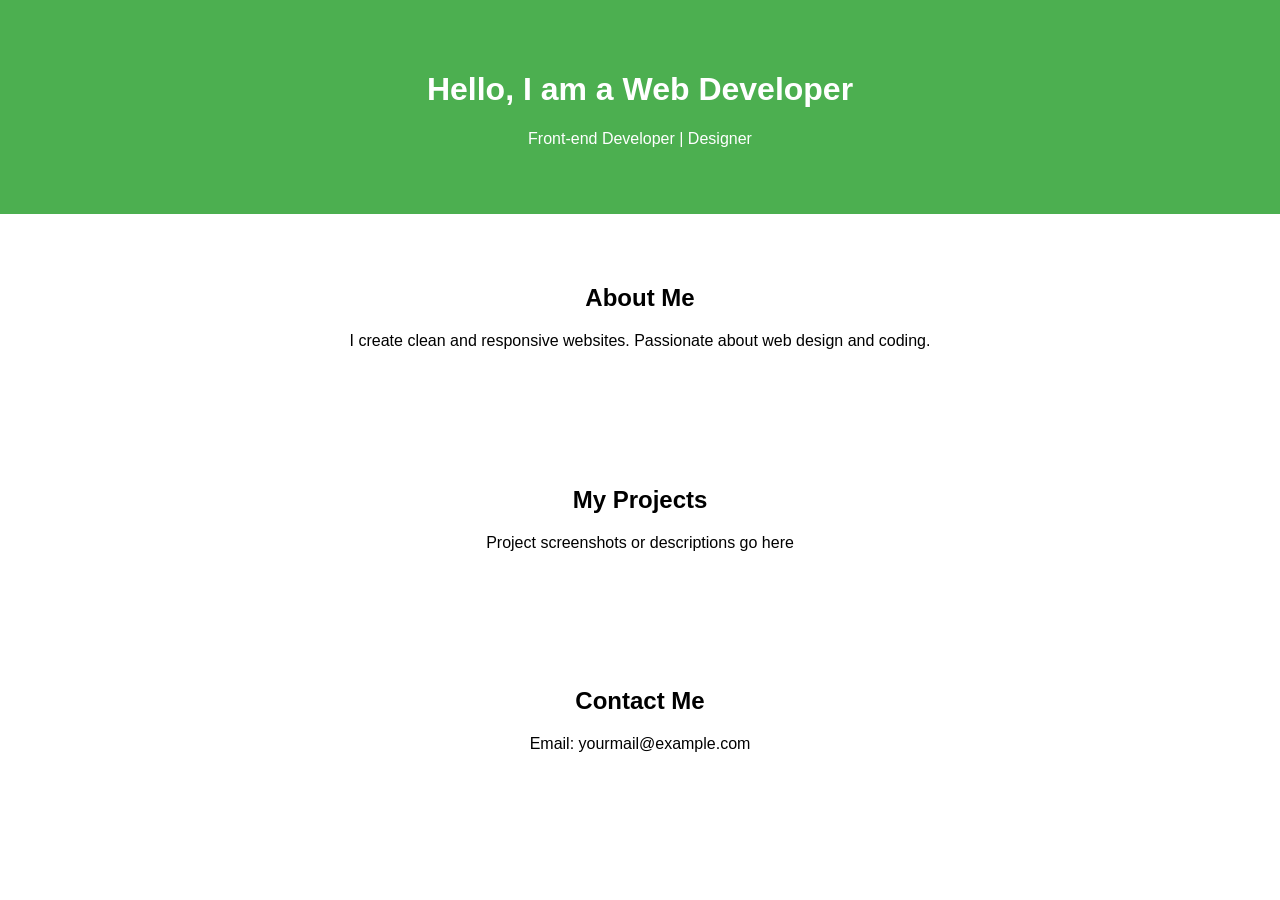
==== index.html @ 66f4dd67 "Add files via upload Initial portfolio upload" ====
<!DOCTYPE html>
<html lang="en">
<head>
  <meta charset="UTF-8">
  <meta name="viewport" content="width=device-width, initial-scale=1.0">
  <title>My Portfolio</title>
  <link rel="stylesheet" href="style.css">
</head>
<body>
  <header>
    <h1>Hello, I am a Web Developer</h1>
    <p>Front-end Developer | Designer</p>
  </header>

  <section id="about">
    <h2>About Me</h2>
    <p>I create clean and responsive websites. Passionate about web design and coding.</p>
  </section>

  <section id="portfolio">
    <h2>My Projects</h2>
    <p>Project screenshots or descriptions go here</p>
  </section>

  <section id="contact">
    <h2>Contact Me</h2>
    <p>Email: yourmail@example.com</p>
  </section>
</body>
</html>
---- style.css ----
body {
  font-family: Arial, sans-serif;
  margin: 0;
  padding: 0;
  text-align: center;
}

header {
  background-color: #4CAF50;
  color: white;
  padding: 50px 0;
}

section {
  padding: 50px 20px;
}
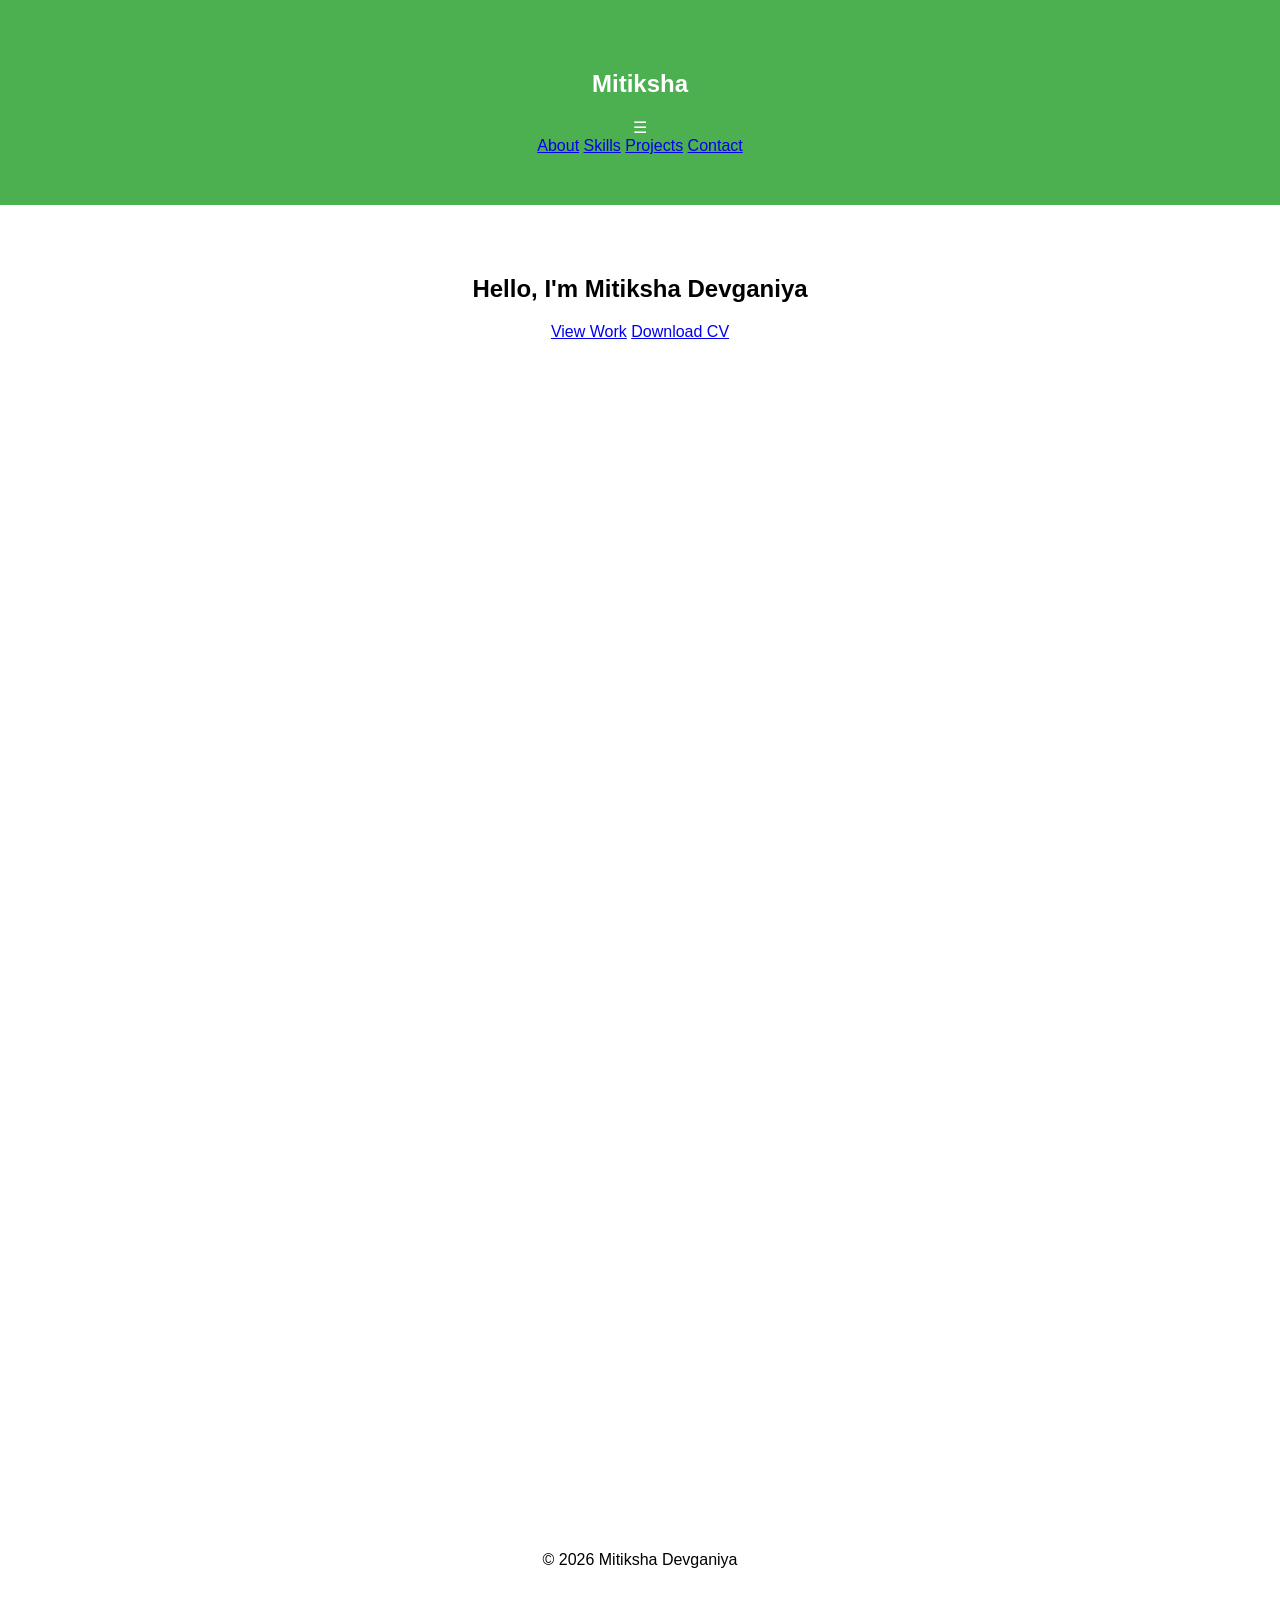
==== commit ea5e22d7: "index.html" ====
--- a/index.html
+++ b/index.html
@@ -3,28 +3,97 @@
 <head>
   <meta charset="UTF-8">
   <meta name="viewport" content="width=device-width, initial-scale=1.0">
-  <title>My Portfolio</title>
+  <title>Mitiksha Devganiya | Portfolio</title>
+
+  <!-- AOS Animation -->
+  <link href="https://unpkg.com/aos@2.3.4/dist/aos.css" rel="stylesheet">
   <link rel="stylesheet" href="style.css">
 </head>
 <body>
-  <header>
-    <h1>Hello, I am a Web Developer</h1>
-    <p>Front-end Developer | Designer</p>
-  </header>
 
-  <section id="about">
-    <h2>About Me</h2>
-    <p>I create clean and responsive websites. Passionate about web design and coding.</p>
-  </section>
+<!-- HEADER -->
+<header>
+  <h2 class="logo">Mitiksha</h2>
+  <div class="menu-toggle" id="menu-toggle">☰</div>
+  <nav id="nav">
+    <a href="#about">About</a>
+    <a href="#skills">Skills</a>
+    <a href="#projects">Projects</a>
+    <a href="#contact">Contact</a>
+  </nav>
+</header>
 
-  <section id="portfolio">
-    <h2>My Projects</h2>
-    <p>Project screenshots or descriptions go here</p>
-  </section>
+<!-- HERO -->
+<section class="hero">
+  <h1>Hello, I'm <span>Mitiksha Devganiya</span></h1>
+  <p class="typing"></p>
 
-  <section id="contact">
-    <h2>Contact Me</h2>
-    <p>Email: yourmail@example.com</p>
-  </section>
+  <div class="buttons">
+    <a href="#projects" class="btn">View Work</a>
+    <a href="#" class="btn-outline">Download CV</a>
+  </div>
+</section>
+
+<!-- ABOUT -->
+<section id="about" class="glass" data-aos="fade-up">
+  <h2>About Me</h2>
+  <p>I build modern, responsive, and interactive web experiences with a focus on performance and design.</p>
+</section>
+
+<!-- SKILLS -->
+<section id="skills" data-aos="fade-up">
+  <h2>Skills</h2>
+  <div class="skills-container">
+    <div class="skill">HTML</div>
+    <div class="skill">CSS</div>
+    <div class="skill">JavaScript</div>
+    <div class="skill">Git</div>
+    <div class="skill">Responsive UI</div>
+  </div>
+</section>
+
+<!-- PROJECTS -->
+<section id="projects" data-aos="fade-up">
+  <h2>Projects</h2>
+  <div class="projects-container">
+
+    <div class="card" data-aos="zoom-in">
+      <h3>Portfolio Website</h3>
+      <p>Modern animated portfolio with glass UI.</p>
+      <a href="#">Live</a>
+      <a href="#">GitHub</a>
+    </div>
+
+    <div class="card" data-aos="zoom-in" data-aos-delay="100">
+      <h3>Landing Page</h3>
+      <p>High-converting UI design.</p>
+      <a href="#">Live</a>
+      <a href="#">GitHub</a>
+    </div>
+
+    <div class="card" data-aos="zoom-in" data-aos-delay="200">
+      <h3>JS App</h3>
+      <p>Dynamic interactive app.</p>
+      <a href="#">Live</a>
+      <a href="#">GitHub</a>
+    </div>
+
+  </div>
+</section>
+
+<!-- CONTACT -->
+<section id="contact" class="glass" data-aos="fade-up">
+  <h2>Contact</h2>
+  <p>Email: mitiksha@email.com</p>
+</section>
+
+<!-- FOOTER -->
+<footer>
+  <p>© 2026 Mitiksha Devganiya</p>
+</footer>
+
+<!-- SCRIPTS -->
+<script src="https://unpkg.com/aos@2.3.4/dist/aos.js"></script>
+<script src="script.js"></script>
 </body>
-</html>+</html>
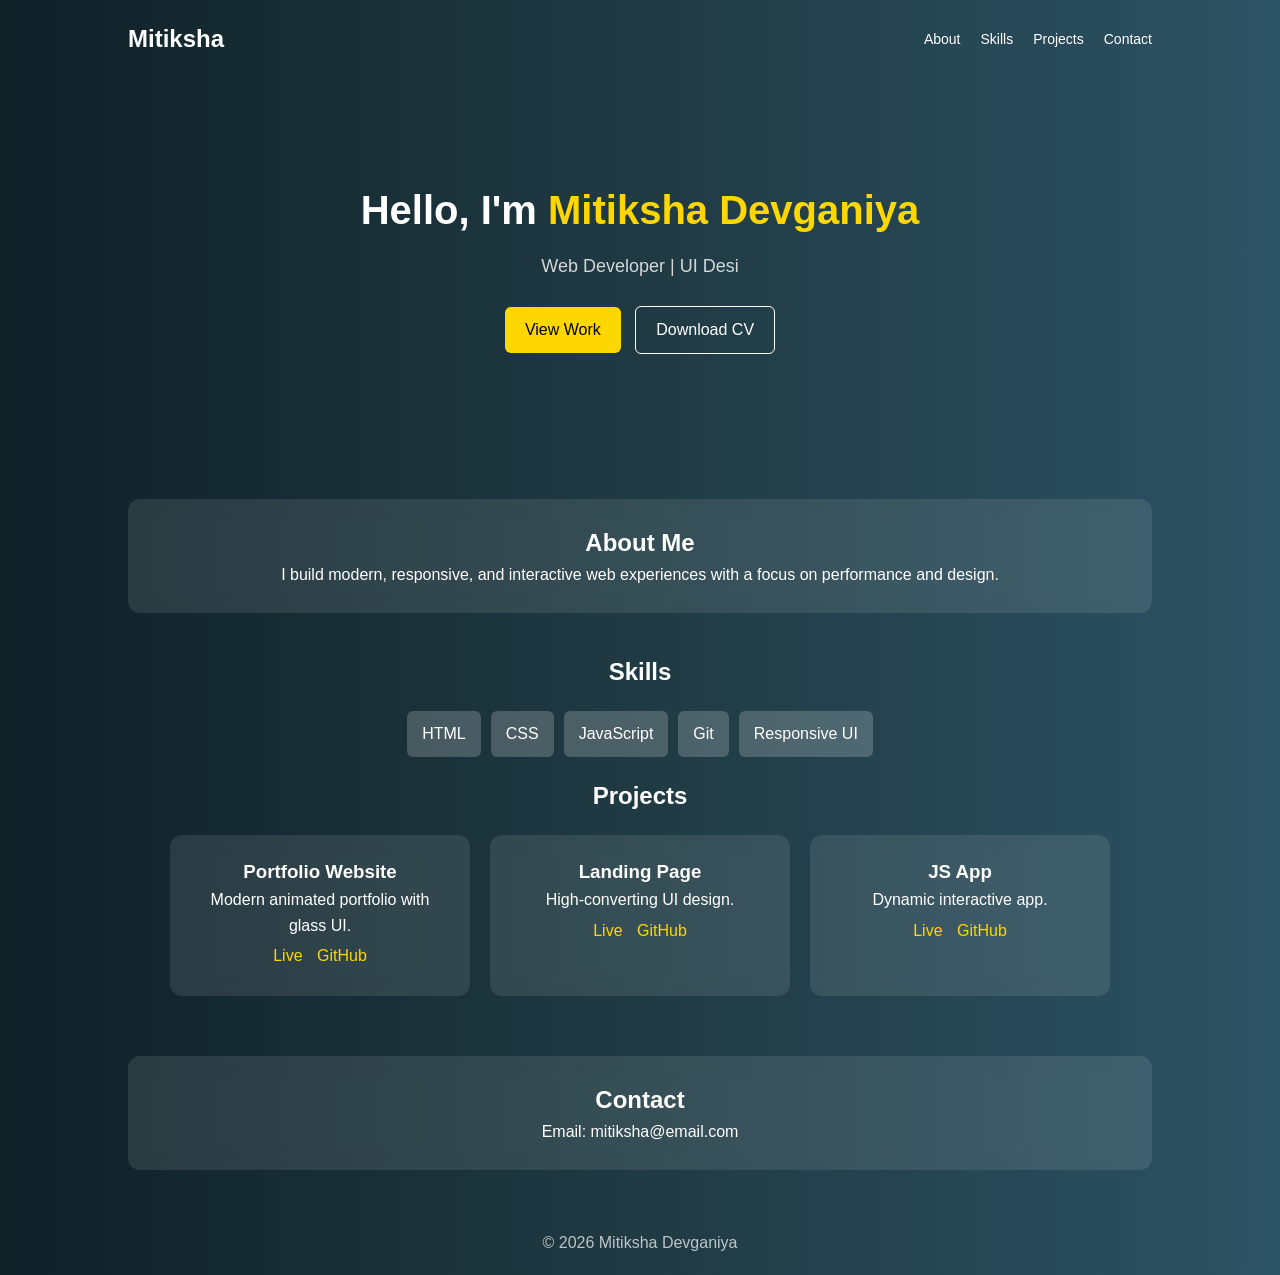
==== commit 6d6cca4a: "Update index.html" ====
--- a/index.html
+++ b/index.html
@@ -60,8 +60,8 @@
     <div class="card" data-aos="zoom-in">
       <h3>Portfolio Website</h3>
       <p>Modern animated portfolio with glass UI.</p>
-      <a href="#">Live</a>
-      <a href="#">GitHub</a>
+      <a href="project1/pro1.html" target="_blank">Live</a>
+<a href="https://github.com/mitiksha150-ship-it/mitiksha" target="_blank">GitHub</a>
     </div>
 
     <div class="card" data-aos="zoom-in" data-aos-delay="100">
--- a/style.css
+++ b/style.css
@@ -1,16 +1,258 @@
-body {
-  font-family: Arial, sans-serif;
+/* ================= RESET ================= */
+* {
   margin: 0;
   padding: 0;
-  text-align: center;
-}
-
+  box-sizing: border-box;
+  font-family: Arial, sans-serif;
+}
+
+body {
+  background: linear-gradient(to right, #0f2027, #203a43, #2c5364);
+  color: white;
+  line-height: 1.6;
+}
+
+img {
+  max-width: 100%;
+}
+
+/* ================= HEADER ================= */
 header {
-  background-color: #4CAF50;
+  display: flex;
+  justify-content: space-between;
+  align-items: center;
+  padding: 20px 10%;
+  position: relative;
+}
+
+.logo {
+  font-size: 24px;
+  font-weight: bold;
+}
+
+/* ================= NAV ================= */
+nav {
+  display: flex;
+  gap: 20px;
+}
+
+nav a {
+  text-decoration: none;
   color: white;
-  padding: 50px 0;
-}
-
-section {
-  padding: 50px 20px;
-}+  font-size: 14px;
+  transition: 0.3s;
+}
+
+nav a:hover {
+  color: #ffd700;
+}
+
+/* ================= MENU TOGGLE ================= */
+.menu-toggle {
+  display: none;
+  font-size: 26px;
+  cursor: pointer;
+}
+
+/* ================= HERO ================= */
+.hero {
+  text-align: center;
+  padding: 100px 20px;
+}
+
+.hero h1 {
+  font-size: 2.5rem;
+}
+
+.hero span {
+  color: #ffd700;
+}
+
+.typing {
+  margin-top: 10px;
+  font-size: 18px;
+  opacity: 0.8;
+}
+
+/* ================= BUTTONS ================= */
+.buttons {
+  margin-top: 20px;
+}
+
+.btn, .btn-outline {
+  padding: 10px 20px;
+  margin: 5px;
+  border-radius: 6px;
+  text-decoration: none;
+  display: inline-block;
+  transition: 0.3s;
+}
+
+.btn {
+  background: #ffd700;
+  color: black;
+}
+
+.btn:hover {
+  background: #ffcc00;
+}
+
+.btn-outline {
+  border: 1px solid white;
+  color: white;
+}
+
+.btn-outline:hover {
+  background: white;
+  color: black;
+}
+
+/* ================= GLASS SECTION ================= */
+.glass {
+  width: 80%;
+  margin: 40px auto;
+  padding: 25px;
+  background: rgba(255,255,255,0.1);
+  border-radius: 12px;
+  backdrop-filter: blur(10px);
+  text-align: center;
+}
+
+/* ================= SKILLS ================= */
+#skills {
+  text-align: center;
+}
+
+.skills-container {
+  display: flex;
+  flex-wrap: wrap;
+  justify-content: center;
+  gap: 10px;
+  padding: 20px;
+}
+
+.skill {
+  background: rgba(255,255,255,0.2);
+  padding: 10px 15px;
+  border-radius: 6px;
+}
+
+/* ================= PROJECTS ================= */
+#projects {
+  text-align: center;
+}
+
+.projects-container {
+  display: flex;
+  flex-wrap: wrap;
+  justify-content: center;
+  gap: 20px;
+  padding: 20px;
+}
+
+.card {
+  width: 300px;
+  padding: 20px;
+  background: rgba(255,255,255,0.1);
+  border-radius: 12px;
+  transition: 0.3s;
+  backdrop-filter: blur(10px);
+  position: relative;
+  border: 2px solid transparent;
+}
+
+.card:hover {
+  transform: translateY(-5px);
+  border: 2px solid;
+  border-image: linear-gradient(45deg,#ffd700,#00f7ff)1;
+  box-shadow: 0 0 15px #ffd700,0 0 30px #00f7ff;
+}
+
+.card a {
+  display: inline-block;
+  margin: 5px;
+  color: #ffd700;
+  text-decoration: none;
+}
+
+/* ================= CONTACT ================= */
+#contact {
+  text-align: center;
+}
+
+/* ================= FOOTER ================= */
+footer {
+  text-align: center;
+  padding: 20px;
+  opacity: 0.7;
+}
+
+/* ================= RESPONSIVE ================= */
+@media (max-width: 768px) {
+
+  /* HEADER */
+  header {
+    padding: 20px;
+  }
+
+  /* NAV MOBILE */
+  nav {
+    position: absolute;
+    top: 60px;
+    right: 0;
+    background: #0f2027;
+    flex-direction: column;
+    width: 200px;
+    padding: 20px;
+    display: none;
+  }
+
+  nav.active {
+    display: flex;
+  }
+
+  .menu-toggle {
+    display: block;
+  }
+
+  /* HERO */
+  .hero {
+    padding: 80px 15px;
+  }
+
+  .hero h1 {
+    font-size: 1.6rem;
+  }
+
+  .typing {
+    font-size: 14px;
+  }
+
+  /* BUTTONS */
+  .buttons {
+    display: flex;
+    flex-direction: column;
+    gap: 10px;
+  }
+
+  .btn, .btn-outline {
+    width: 100%;
+    text-align: center;
+  }
+
+  /* GLASS */
+  .glass {
+    width: 95%;
+  }
+
+  /* PROJECTS */
+  .card {
+    width: 90%;
+  }
+
+  /* SKILLS */
+  .skill {
+    flex: 1 1 40%;
+    text-align: center;
+  }
+}
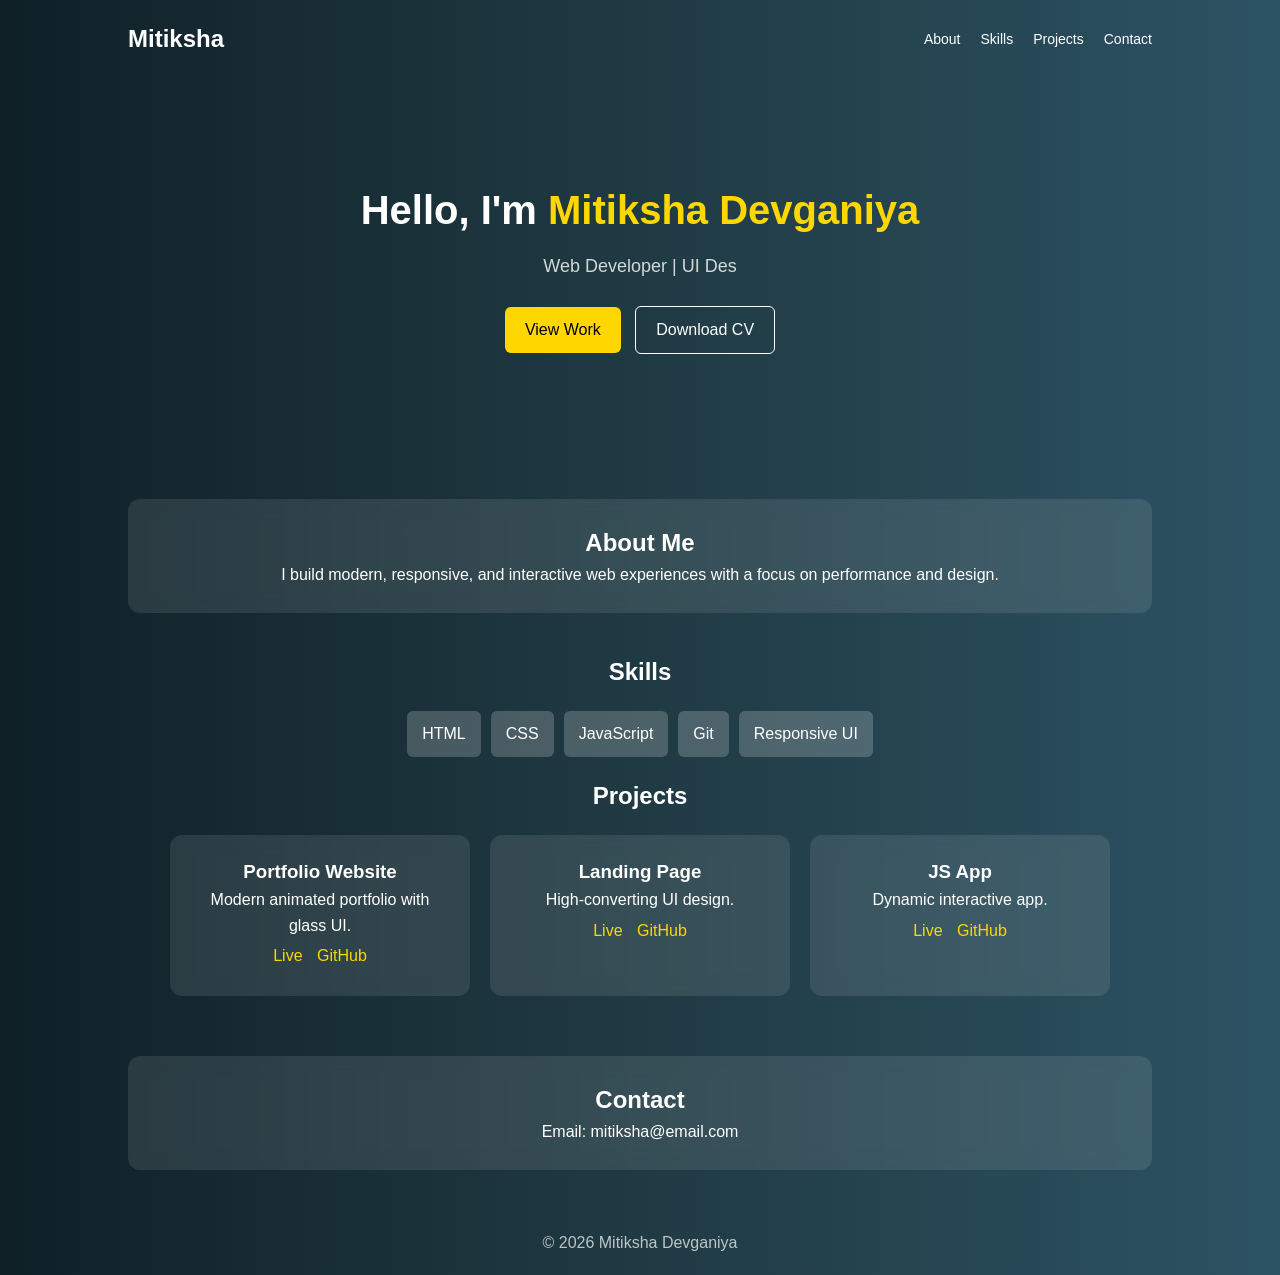
==== commit b8778763: "index.html" ====
--- a/index.html
+++ b/index.html
@@ -60,7 +60,7 @@
     <div class="card" data-aos="zoom-in">
       <h3>Portfolio Website</h3>
       <p>Modern animated portfolio with glass UI.</p>
-      <a href="project1/pro1.html" target="_blank">Live</a>
+      <a href="pro1.html" target="_blank">Live</a>
 <a href="https://github.com/mitiksha150-ship-it/mitiksha" target="_blank">GitHub</a>
     </div>
 
